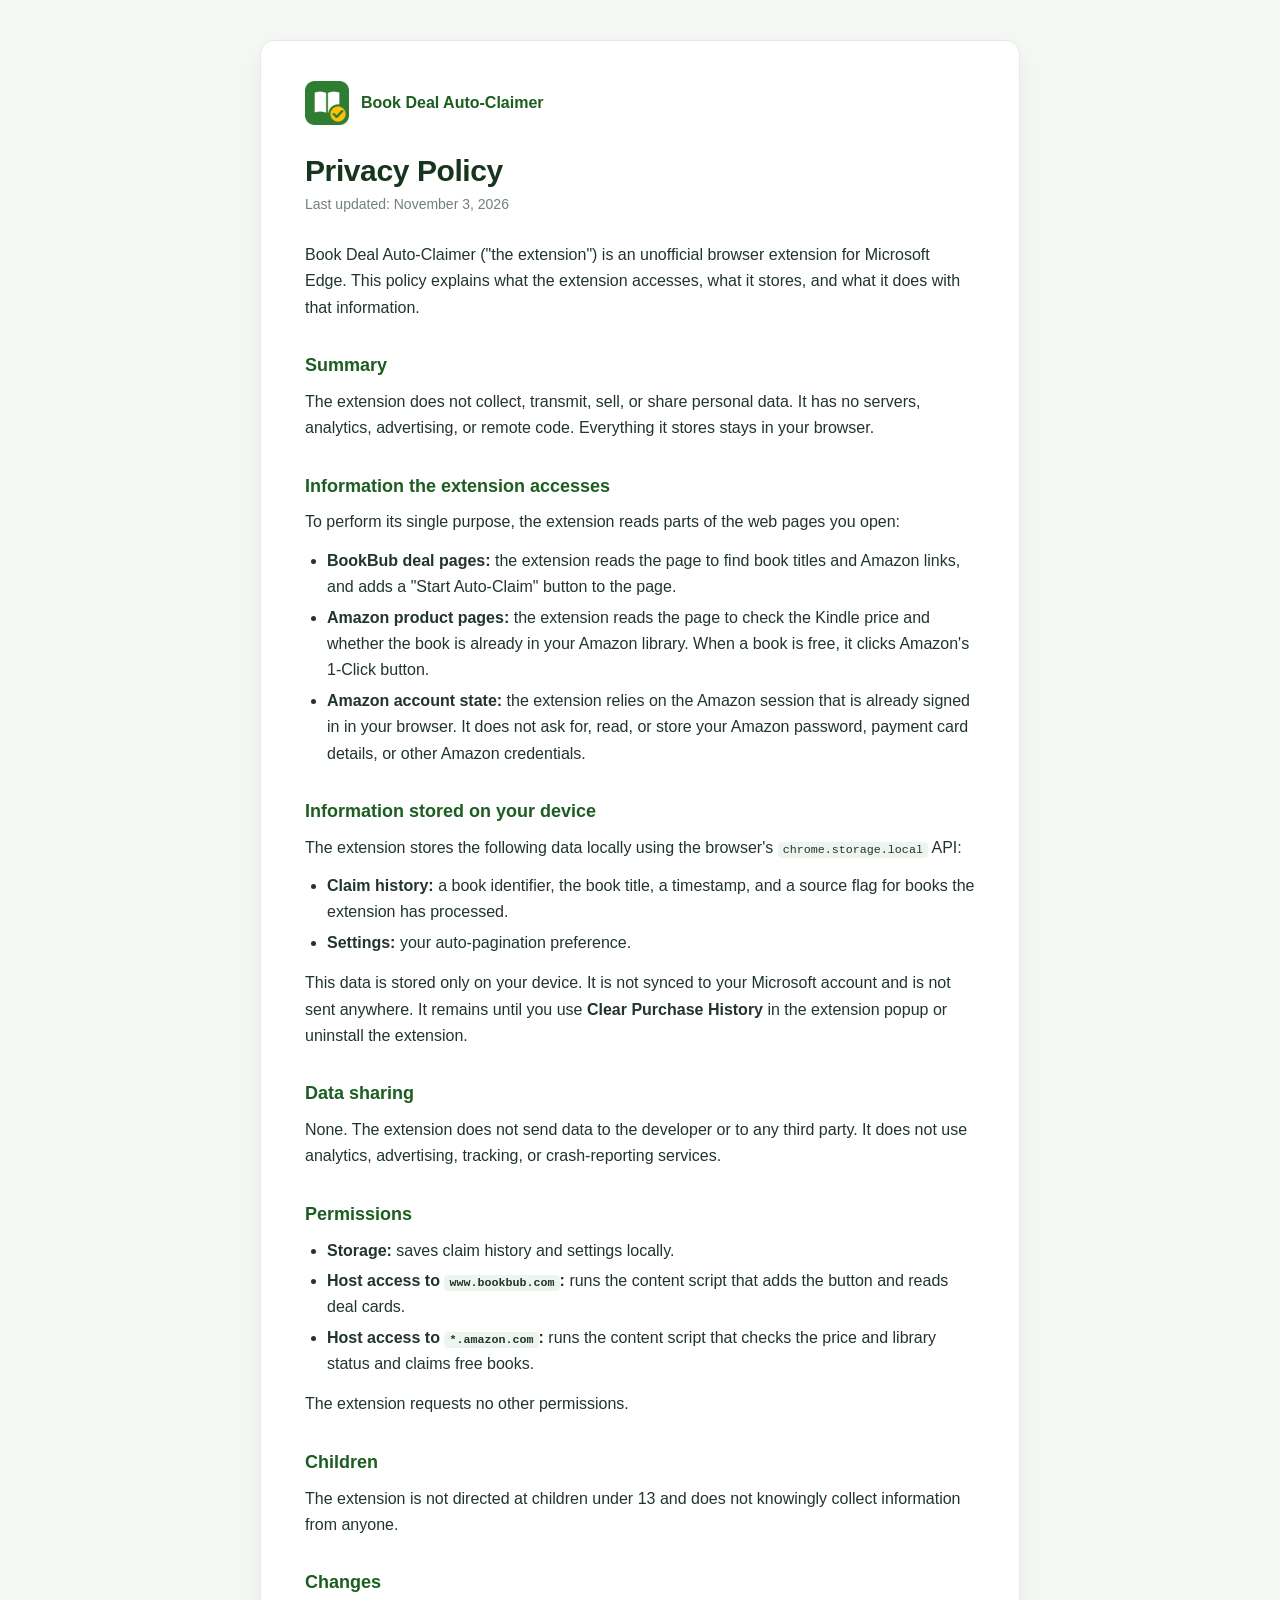
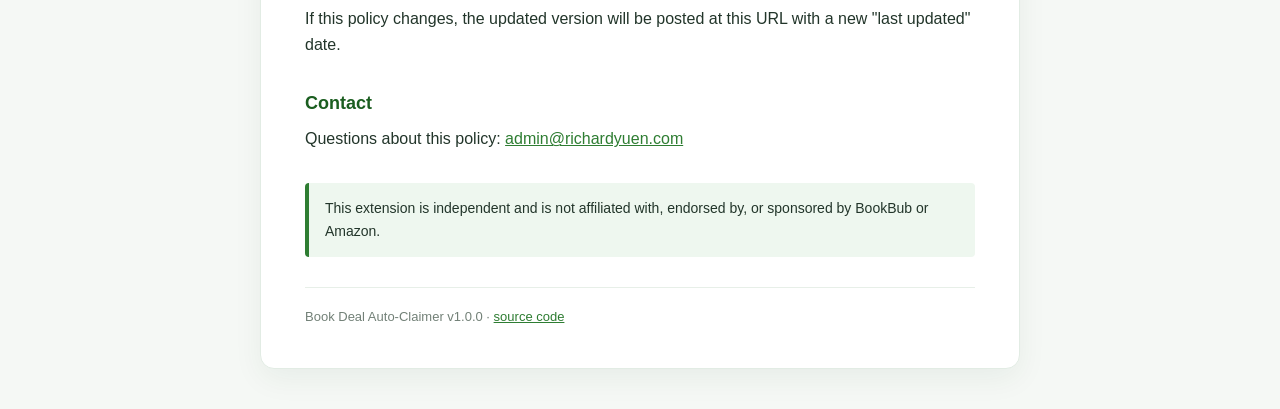
==== docs/privacy-policy.html @ 00a65830 "Rebrand for Edge Add-ons and publish privacy policy" ====
<!DOCTYPE html>
<html lang="en">
<head>
<meta charset="utf-8">
<meta name="viewport" content="width=device-width, initial-scale=1">
<title>Privacy Policy — Book Deal Auto-Claimer</title>
<style>
  :root { color-scheme: light; }
  * { box-sizing: border-box; }
  body {
    margin: 0;
    font-family: 'Segoe UI', Tahoma, Geneva, Verdana, sans-serif;
    background: #f5f8f5;
    color: #22352a;
    line-height: 1.65;
  }
  main {
    max-width: 760px;
    margin: 40px auto;
    background: #fff;
    border: 1px solid #e2ece4;
    border-radius: 14px;
    padding: 40px 44px;
    box-shadow: 0 10px 30px rgba(24, 73, 34, .06);
  }
  .brand { display: flex; align-items: center; gap: 12px; margin-bottom: 28px; }
  .brand img { width: 44px; height: 44px; }
  .brand span { font-weight: 700; color: #1b5e20; }
  h1 { font-size: 30px; line-height: 1.2; margin: 0 0 4px; color: #16351c; letter-spacing: -.4px; }
  .updated { color: #728077; font-size: 14px; margin-bottom: 26px; }
  h2 { font-size: 18px; margin: 30px 0 8px; color: #1b5e20; }
  p { margin: 0 0 12px; }
  ul { margin: 0 0 14px; padding-left: 22px; }
  li { margin: 4px 0; }
  code { background: #eef5ef; border-radius: 4px; padding: 1px 5px; font-size: 90%; }
  a { color: #2e7d32; }
  .note {
    margin-top: 30px;
    padding: 14px 16px;
    background: #eef7ef;
    border-left: 4px solid #2e7d32;
    border-radius: 4px;
    font-size: 14px;
  }
  footer { margin-top: 30px; padding-top: 18px; border-top: 1px solid #e7efe8; font-size: 13px; color: #728077; }
  @media (max-width: 640px) { main { margin: 16px; padding: 26px 22px; } h1 { font-size: 25px; } }
</style>
</head>
<body>
<main>
  <div class="brand">
    <img src="icon128.png" alt="">
    <span>Book Deal Auto-Claimer</span>
  </div>

  <h1>Privacy Policy</h1>
  <div class="updated">Last updated: November 3, 2026</div>

  <p>Book Deal Auto-Claimer ("the extension") is an unofficial browser extension for Microsoft Edge. This policy explains what the extension accesses, what it stores, and what it does with that information.</p>

  <h2>Summary</h2>
  <p>The extension does not collect, transmit, sell, or share personal data. It has no servers, analytics, advertising, or remote code. Everything it stores stays in your browser.</p>

  <h2>Information the extension accesses</h2>
  <p>To perform its single purpose, the extension reads parts of the web pages you open:</p>
  <ul>
    <li><strong>BookBub deal pages:</strong> the extension reads the page to find book titles and Amazon links, and adds a "Start Auto-Claim" button to the page.</li>
    <li><strong>Amazon product pages:</strong> the extension reads the page to check the Kindle price and whether the book is already in your Amazon library. When a book is free, it clicks Amazon's 1-Click button.</li>
    <li><strong>Amazon account state:</strong> the extension relies on the Amazon session that is already signed in in your browser. It does not ask for, read, or store your Amazon password, payment card details, or other Amazon credentials.</li>
  </ul>

  <h2>Information stored on your device</h2>
  <p>The extension stores the following data locally using the browser's <code>chrome.storage.local</code> API:</p>
  <ul>
    <li><strong>Claim history:</strong> a book identifier, the book title, a timestamp, and a source flag for books the extension has processed.</li>
    <li><strong>Settings:</strong> your auto-pagination preference.</li>
  </ul>
  <p>This data is stored only on your device. It is not synced to your Microsoft account and is not sent anywhere. It remains until you use <strong>Clear Purchase History</strong> in the extension popup or uninstall the extension.</p>

  <h2>Data sharing</h2>
  <p>None. The extension does not send data to the developer or to any third party. It does not use analytics, advertising, tracking, or crash-reporting services.</p>

  <h2>Permissions</h2>
  <ul>
    <li><strong>Storage:</strong> saves claim history and settings locally.</li>
    <li><strong>Host access to <code>www.bookbub.com</code>:</strong> runs the content script that adds the button and reads deal cards.</li>
    <li><strong>Host access to <code>*.amazon.com</code>:</strong> runs the content script that checks the price and library status and claims free books.</li>
  </ul>
  <p>The extension requests no other permissions.</p>

  <h2>Children</h2>
  <p>The extension is not directed at children under 13 and does not knowingly collect information from anyone.</p>

  <h2>Changes</h2>
  <p>If this policy changes, the updated version will be posted at this URL with a new "last updated" date.</p>

  <h2>Contact</h2>
  <p>Questions about this policy: <a href="mailto:admin@richardyuen.com">admin@richardyuen.com</a></p>

  <div class="note">This extension is independent and is not affiliated with, endorsed by, or sponsored by BookBub or Amazon.</div>

  <footer>Book Deal Auto-Claimer v1.0.0 · <a href="https://github.com/richyuen/bookbub_extension">source code</a></footer>
</main>
</body>
</html>
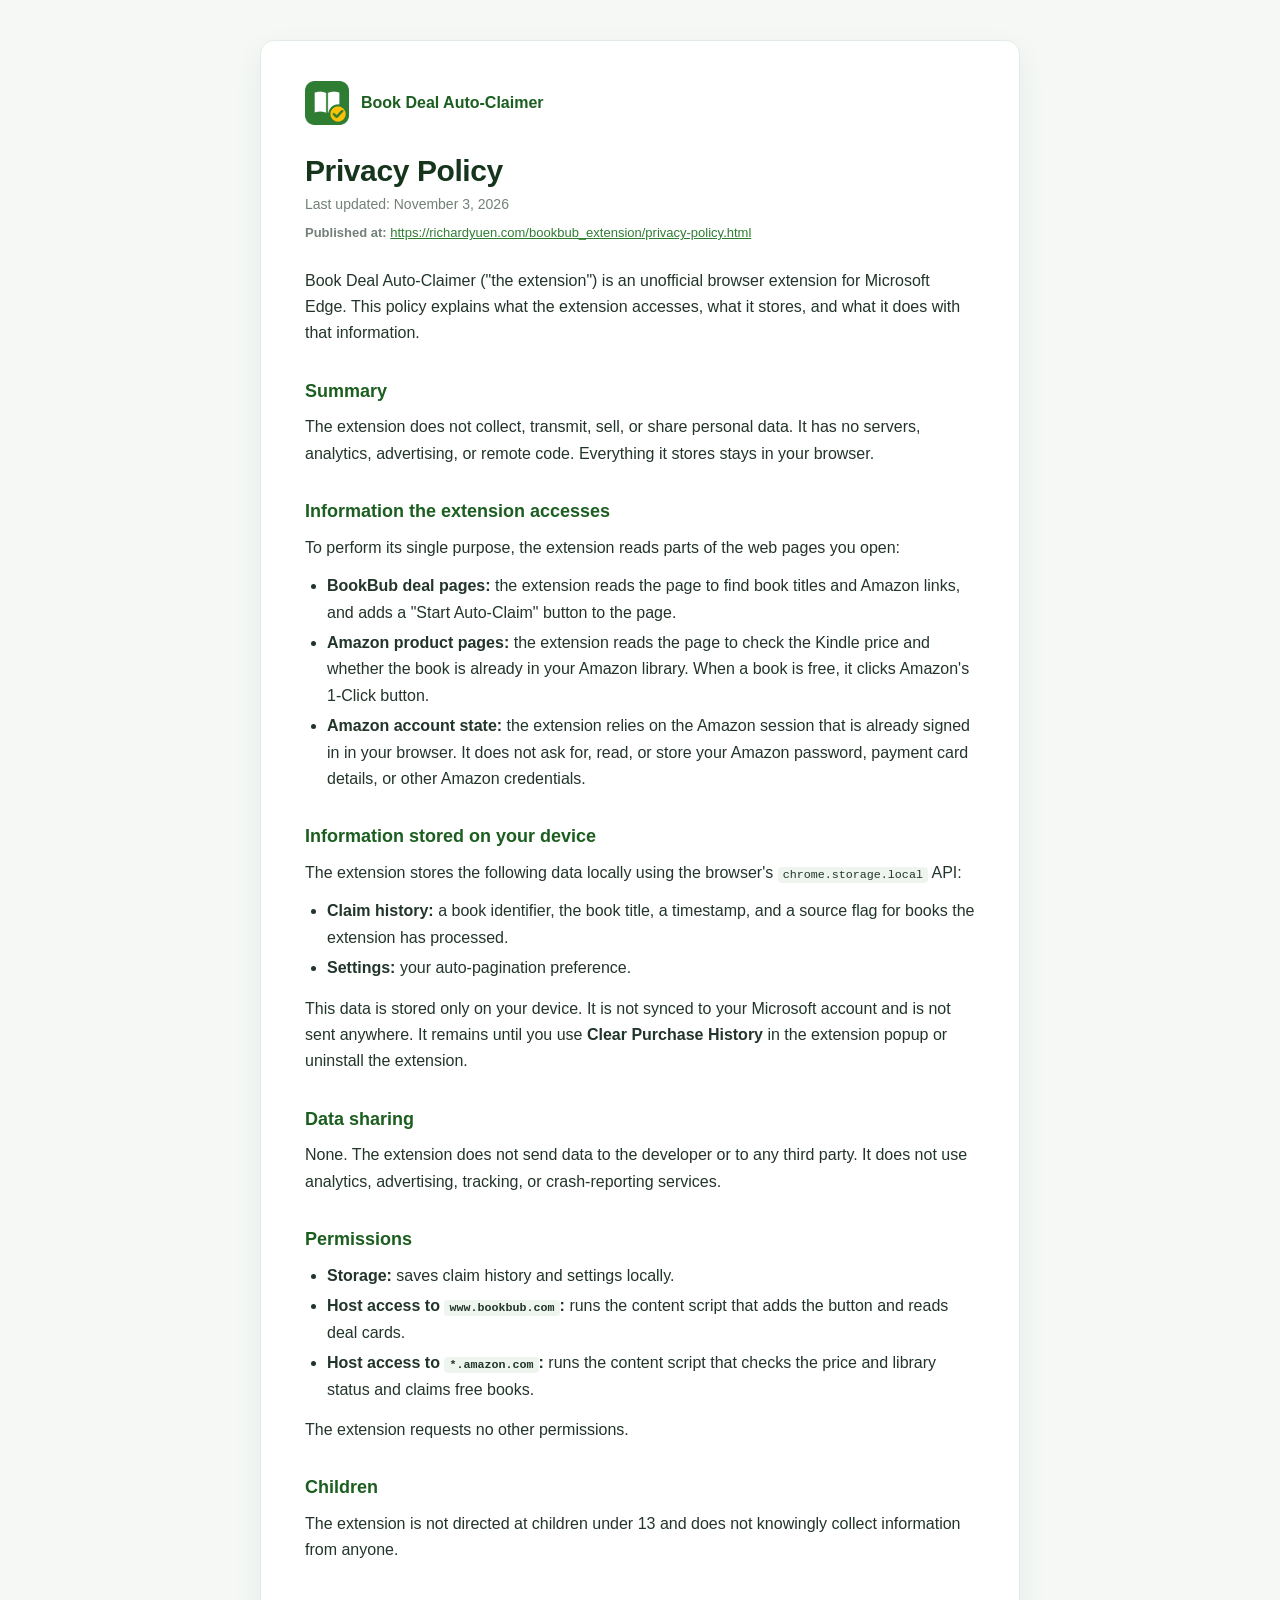
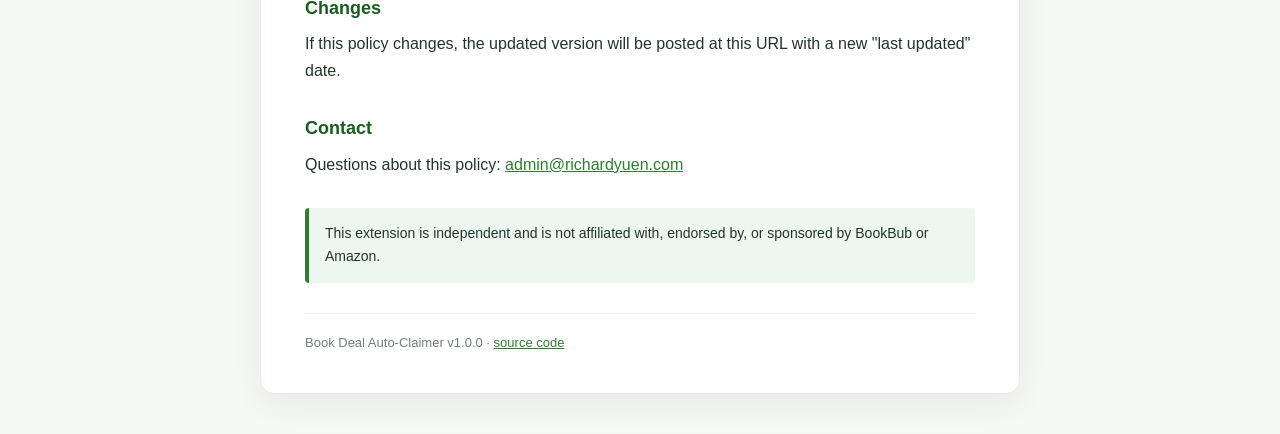
==== commit 2c58aa07: "Add canonical policy URL" ====
--- a/docs/privacy-policy.html
+++ b/docs/privacy-policy.html
@@ -27,7 +27,8 @@
   .brand img { width: 44px; height: 44px; }
   .brand span { font-weight: 700; color: #1b5e20; }
   h1 { font-size: 30px; line-height: 1.2; margin: 0 0 4px; color: #16351c; letter-spacing: -.4px; }
-  .updated { color: #728077; font-size: 14px; margin-bottom: 26px; }
+  .updated { color: #728077; font-size: 14px; margin-bottom: 6px; }
+  .published { font-size: 13px; color: #728077; margin-bottom: 24px; word-break: break-all; }
   h2 { font-size: 18px; margin: 30px 0 8px; color: #1b5e20; }
   p { margin: 0 0 12px; }
   ul { margin: 0 0 14px; padding-left: 22px; }
@@ -55,6 +56,7 @@
 
   <h1>Privacy Policy</h1>
   <div class="updated">Last updated: November 3, 2026</div>
+  <p class="published"><strong>Published at:</strong> <a href="https://richardyuen.com/bookbub_extension/privacy-policy.html">https://richardyuen.com/bookbub_extension/privacy-policy.html</a></p>
 
   <p>Book Deal Auto-Claimer ("the extension") is an unofficial browser extension for Microsoft Edge. This policy explains what the extension accesses, what it stores, and what it does with that information.</p>
 
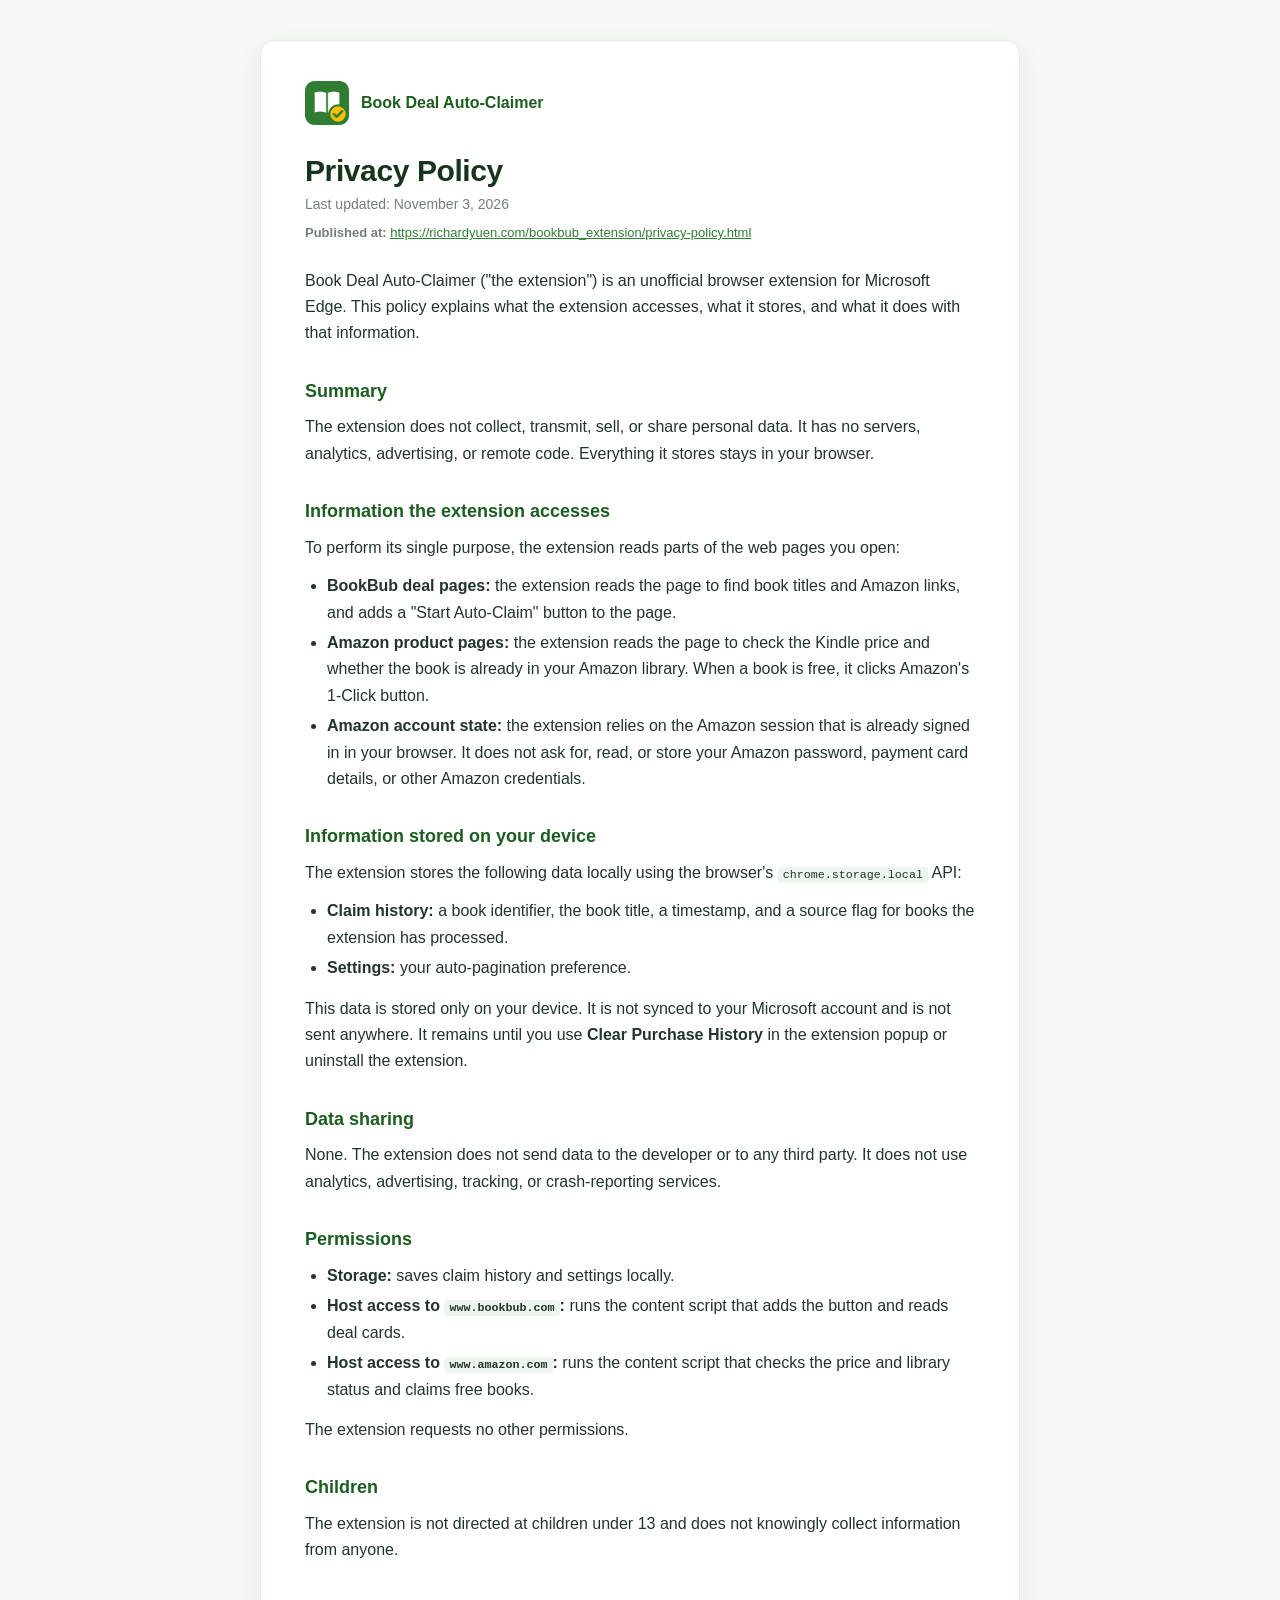
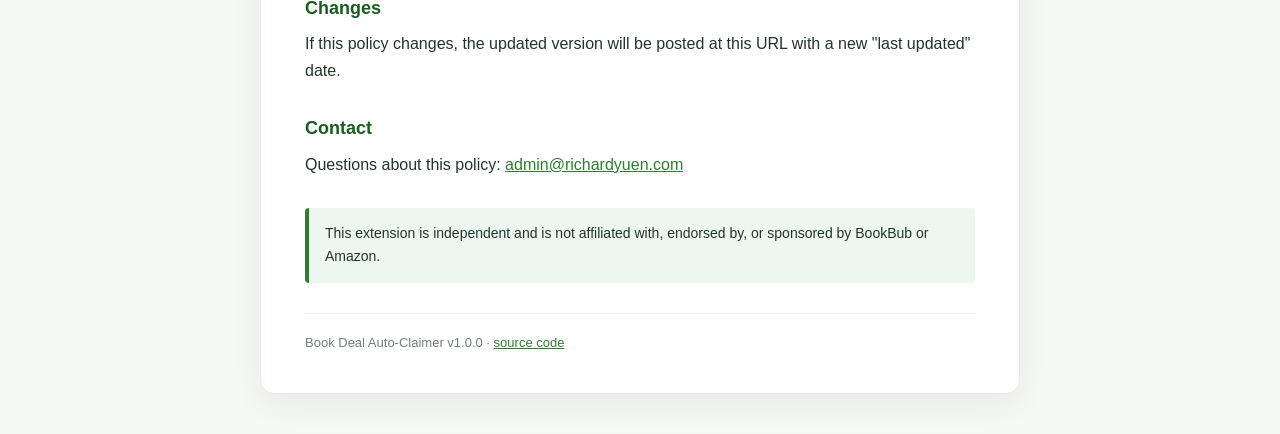
==== commit 8ffaf335: "Narrow host permissions to exact HTTPS hosts" ====
--- a/docs/privacy-policy.html
+++ b/docs/privacy-policy.html
@@ -86,7 +86,7 @@
   <ul>
     <li><strong>Storage:</strong> saves claim history and settings locally.</li>
     <li><strong>Host access to <code>www.bookbub.com</code>:</strong> runs the content script that adds the button and reads deal cards.</li>
-    <li><strong>Host access to <code>*.amazon.com</code>:</strong> runs the content script that checks the price and library status and claims free books.</li>
+    <li><strong>Host access to <code>www.amazon.com</code>:</strong> runs the content script that checks the price and library status and claims free books.</li>
   </ul>
   <p>The extension requests no other permissions.</p>
 
